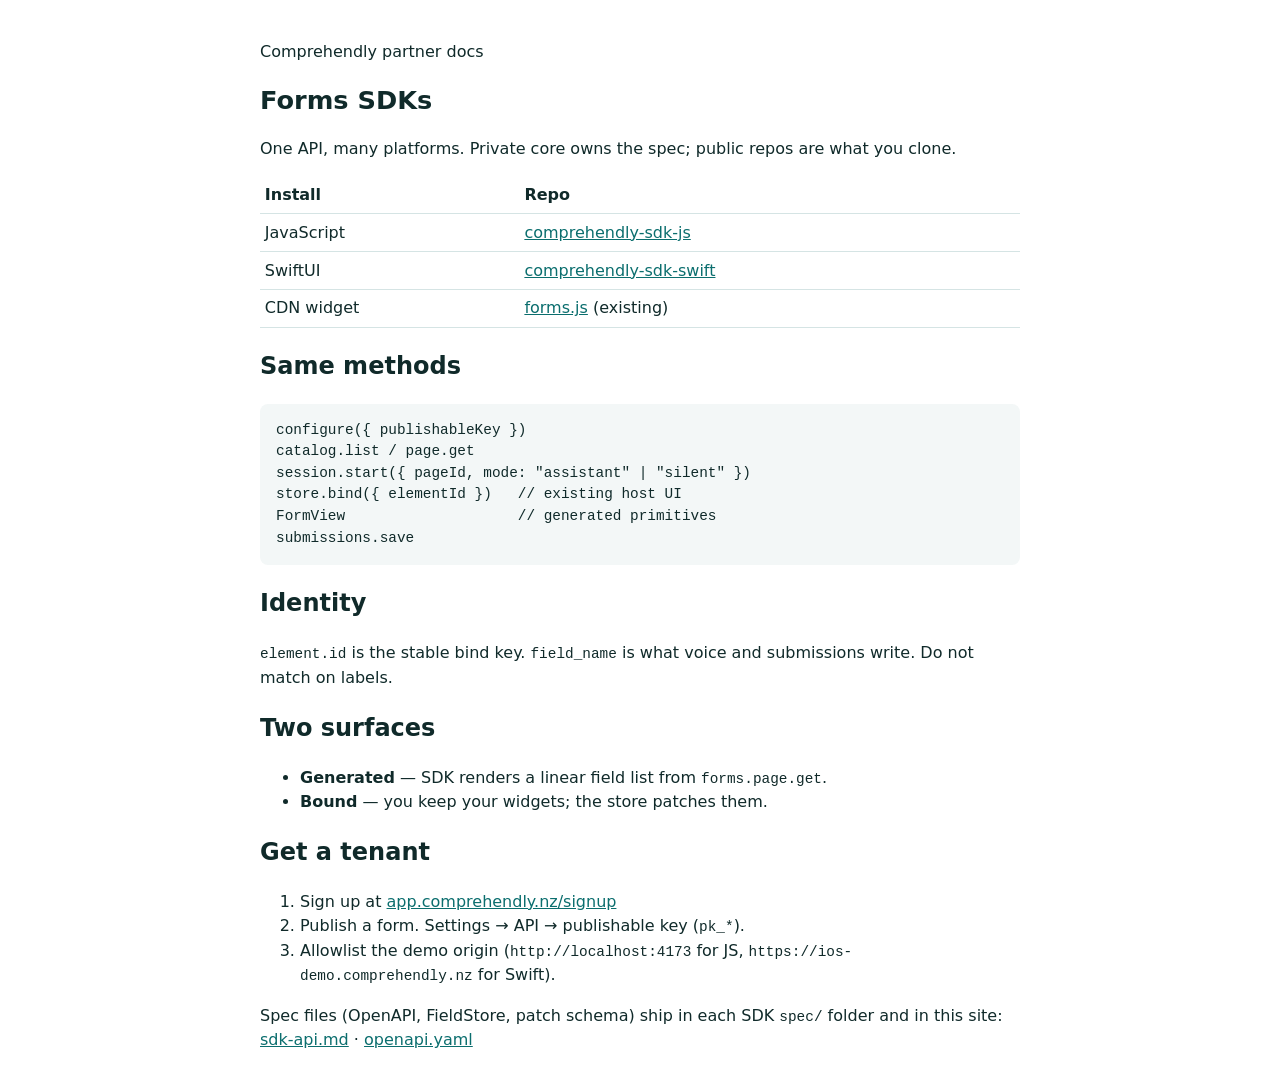
==== index.html @ ce9f9503 "Initial public Comprehendly SDK docs site. Co-authored-by: Cursor <cursoragent@cursor.com>" ====
<!doctype html>
<html lang="en">
  <head>
    <meta charset="utf-8" />
    <meta name="viewport" content="width=device-width, initial-scale=1" />
    <title>Comprehendly SDKs</title>
    <style>
      :root { font-family: ui-sans-serif, system-ui, sans-serif; color: #102a2a; line-height: 1.5; }
      body { max-width: 760px; margin: 2.5rem auto; padding: 0 1.25rem; }
      a { color: #0b6e6e; }
      code, pre { font-family: ui-monospace, monospace; font-size: 0.9em; }
      pre { background: #f3f7f7; padding: 1rem; overflow: auto; border-radius: 8px; }
      h1 { font-size: 1.6rem; }
      table { border-collapse: collapse; width: 100%; }
      td, th { border-bottom: 1px solid #d5e4e4; text-align: left; padding: 0.4rem 0.3rem; }
    </style>
  </head>
  <body>
    <p>Comprehendly partner docs</p>
    <h1>Forms SDKs</h1>
    <p>
      One API, many platforms. Private core owns the spec; public repos are what you clone.
    </p>
    <table>
      <tr><th>Install</th><th>Repo</th></tr>
      <tr><td>JavaScript</td><td><a href="https://github.com/flobo79/comprehendly-sdk-js">comprehendly-sdk-js</a></td></tr>
      <tr><td>SwiftUI</td><td><a href="https://github.com/flobo79/comprehendly-sdk-swift">comprehendly-sdk-swift</a></td></tr>
      <tr><td>CDN widget</td><td><a href="https://sdk.comprehendly.nz/embed/v1/forms.js">forms.js</a> (existing)</td></tr>
    </table>
    <h2>Same methods</h2>
    <pre>configure({ publishableKey })
catalog.list / page.get
session.start({ pageId, mode: "assistant" | "silent" })
store.bind({ elementId })   // existing host UI
FormView                    // generated primitives
submissions.save</pre>
    <h2>Identity</h2>
    <p><code>element.id</code> is the stable bind key. <code>field_name</code> is what voice and submissions write. Do not match on labels.</p>
    <h2>Two surfaces</h2>
    <ul>
      <li><strong>Generated</strong> — SDK renders a linear field list from <code>forms.page.get</code>.</li>
      <li><strong>Bound</strong> — you keep your widgets; the store patches them.</li>
    </ul>
    <h2>Get a tenant</h2>
    <ol>
      <li>Sign up at <a href="https://app.comprehendly.nz/signup">app.comprehendly.nz/signup</a></li>
      <li>Publish a form. Settings → API → publishable key (<code>pk_*</code>).</li>
      <li>Allowlist the demo origin (<code>http://localhost:4173</code> for JS, <code>https://ios-demo.comprehendly.nz</code> for Swift).</li>
    </ol>
    <p>
      Spec files (OpenAPI, FieldStore, patch schema) ship in each SDK <code>spec/</code> folder
      and in this site:
      <a href="./spec/sdk-api.md">sdk-api.md</a> ·
      <a href="./spec/openapi.yaml">openapi.yaml</a>
    </p>
  </body>
</html>
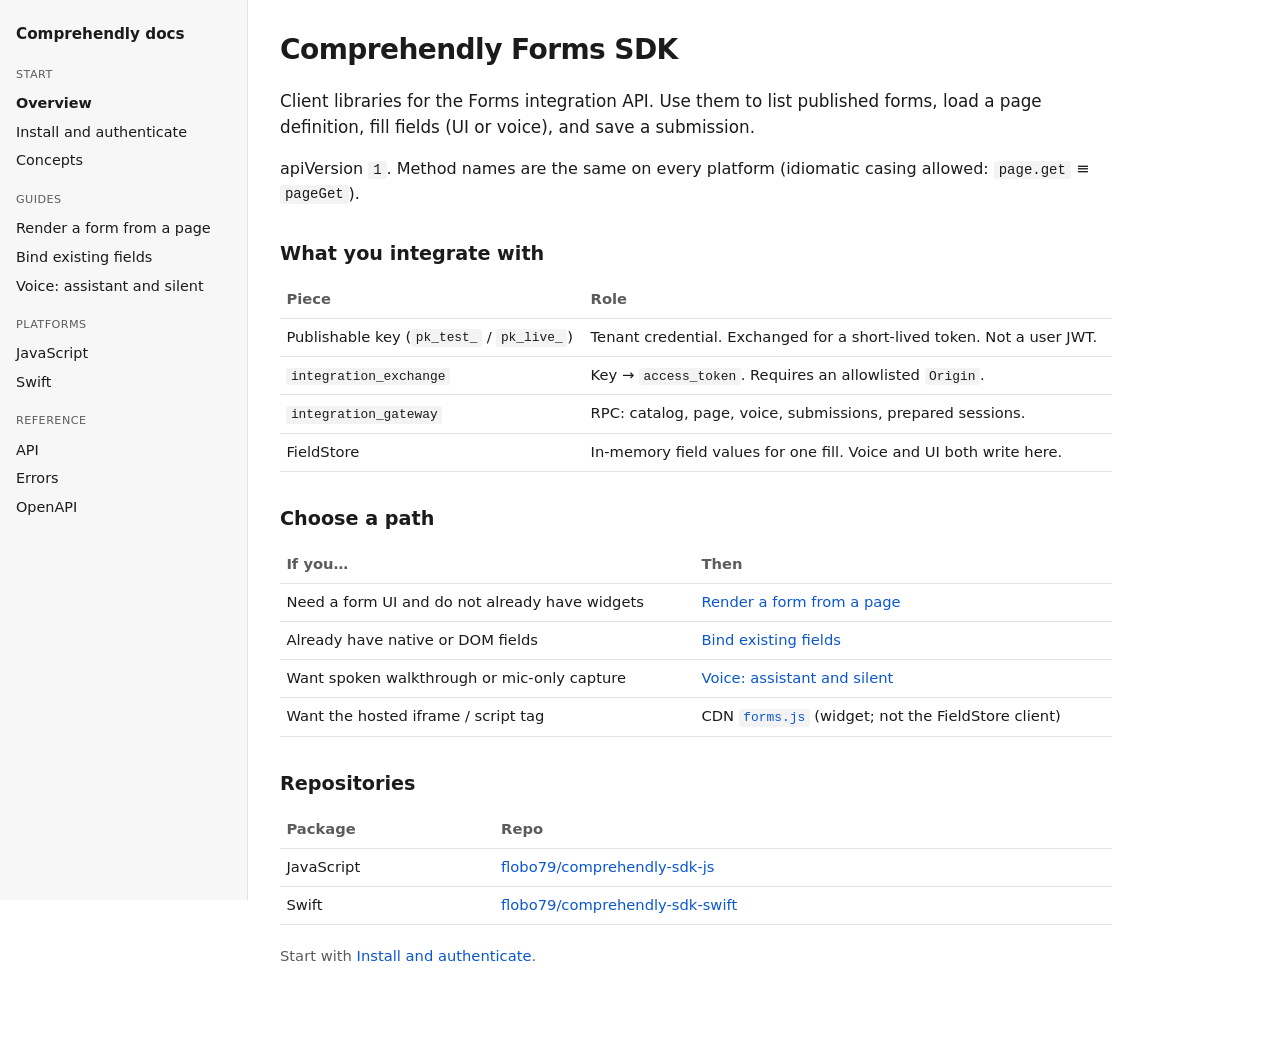
==== commit 2af6a4c7: "Rewrite docs as a developer guide: start, concepts, use cases, reference. Co-authored-by: Cursor <cu" ====
--- a/index.html
+++ b/index.html
@@ -3,55 +3,101 @@
   <head>
     <meta charset="utf-8" />
     <meta name="viewport" content="width=device-width, initial-scale=1" />
-    <title>Comprehendly SDKs</title>
-    <style>
-      :root { font-family: ui-sans-serif, system-ui, sans-serif; color: #102a2a; line-height: 1.5; }
-      body { max-width: 760px; margin: 2.5rem auto; padding: 0 1.25rem; }
-      a { color: #0b6e6e; }
-      code, pre { font-family: ui-monospace, monospace; font-size: 0.9em; }
-      pre { background: #f3f7f7; padding: 1rem; overflow: auto; border-radius: 8px; }
-      h1 { font-size: 1.6rem; }
-      table { border-collapse: collapse; width: 100%; }
-      td, th { border-bottom: 1px solid #d5e4e4; text-align: left; padding: 0.4rem 0.3rem; }
-    </style>
+    <title>Overview — Comprehendly docs</title>
+    <link rel="stylesheet" href="assets/docs.css" />
   </head>
   <body>
-    <p>Comprehendly partner docs</p>
-    <h1>Forms SDKs</h1>
-    <p>
-      One API, many platforms. Private core owns the spec; public repos are what you clone.
-    </p>
-    <table>
-      <tr><th>Install</th><th>Repo</th></tr>
-      <tr><td>JavaScript</td><td><a href="https://github.com/flobo79/comprehendly-sdk-js">comprehendly-sdk-js</a></td></tr>
-      <tr><td>SwiftUI</td><td><a href="https://github.com/flobo79/comprehendly-sdk-swift">comprehendly-sdk-swift</a></td></tr>
-      <tr><td>CDN widget</td><td><a href="https://sdk.comprehendly.nz/embed/v1/forms.js">forms.js</a> (existing)</td></tr>
-    </table>
-    <h2>Same methods</h2>
-    <pre>configure({ publishableKey })
-catalog.list / page.get
-session.start({ pageId, mode: "assistant" | "silent" })
-store.bind({ elementId })   // existing host UI
-FormView                    // generated primitives
-submissions.save</pre>
-    <h2>Identity</h2>
-    <p><code>element.id</code> is the stable bind key. <code>field_name</code> is what voice and submissions write. Do not match on labels.</p>
-    <h2>Two surfaces</h2>
-    <ul>
-      <li><strong>Generated</strong> — SDK renders a linear field list from <code>forms.page.get</code>.</li>
-      <li><strong>Bound</strong> — you keep your widgets; the store patches them.</li>
-    </ul>
-    <h2>Get a tenant</h2>
-    <ol>
-      <li>Sign up at <a href="https://app.comprehendly.nz/signup">app.comprehendly.nz/signup</a></li>
-      <li>Publish a form. Settings → API → publishable key (<code>pk_*</code>).</li>
-      <li>Allowlist the demo origin (<code>http://localhost:4173</code> for JS, <code>https://ios-demo.comprehendly.nz</code> for Swift).</li>
-    </ol>
-    <p>
-      Spec files (OpenAPI, FieldStore, patch schema) ship in each SDK <code>spec/</code> folder
-      and in this site:
-      <a href="./spec/sdk-api.md">sdk-api.md</a> ·
-      <a href="./spec/openapi.yaml">openapi.yaml</a>
-    </p>
+    <div class="wrap">
+      <nav id="nav"></nav>
+      <main>
+        <h1>Comprehendly Forms SDK</h1>
+        <p class="lead">
+          Client libraries for the Forms integration API. Use them to list published
+          forms, load a page definition, fill fields (UI or voice), and save a submission.
+        </p>
+        <p>
+          apiVersion <code>1</code>. Method names are the same on every platform
+          (idiomatic casing allowed: <code>page.get</code> ≡ <code>pageGet</code>).
+        </p>
+
+        <h2>What you integrate with</h2>
+        <table>
+          <thead>
+            <tr>
+              <th>Piece</th>
+              <th>Role</th>
+            </tr>
+          </thead>
+          <tbody>
+            <tr>
+              <td>Publishable key (<code>pk_test_</code> / <code>pk_live_</code>)</td>
+              <td>Tenant credential. Exchanged for a short-lived token. Not a user JWT.</td>
+            </tr>
+            <tr>
+              <td><code>integration_exchange</code></td>
+              <td>Key → <code>access_token</code>. Requires an allowlisted <code>Origin</code>.</td>
+            </tr>
+            <tr>
+              <td><code>integration_gateway</code></td>
+              <td>RPC: catalog, page, voice, submissions, prepared sessions.</td>
+            </tr>
+            <tr>
+              <td>FieldStore</td>
+              <td>In-memory field values for one fill. Voice and UI both write here.</td>
+            </tr>
+          </tbody>
+        </table>
+
+        <h2>Choose a path</h2>
+        <table>
+          <thead>
+            <tr>
+              <th>If you…</th>
+              <th>Then</th>
+            </tr>
+          </thead>
+          <tbody>
+            <tr>
+              <td>Need a form UI and do not already have widgets</td>
+              <td><a href="guides/render-a-form.html">Render a form from a page</a></td>
+            </tr>
+            <tr>
+              <td>Already have native or DOM fields</td>
+              <td><a href="guides/bind-host-fields.html">Bind existing fields</a></td>
+            </tr>
+            <tr>
+              <td>Want spoken walkthrough or mic-only capture</td>
+              <td><a href="guides/voice.html">Voice: assistant and silent</a></td>
+            </tr>
+            <tr>
+              <td>Want the hosted iframe / script tag</td>
+              <td>CDN <a href="https://sdk.comprehendly.nz/embed/v1/forms.js"><code>forms.js</code></a> (widget; not the FieldStore client)</td>
+            </tr>
+          </tbody>
+        </table>
+
+        <h2>Repositories</h2>
+        <table>
+          <thead>
+            <tr>
+              <th>Package</th>
+              <th>Repo</th>
+            </tr>
+          </thead>
+          <tbody>
+            <tr>
+              <td>JavaScript</td>
+              <td><a href="https://github.com/flobo79/comprehendly-sdk-js">flobo79/comprehendly-sdk-js</a></td>
+            </tr>
+            <tr>
+              <td>Swift</td>
+              <td><a href="https://github.com/flobo79/comprehendly-sdk-swift">flobo79/comprehendly-sdk-swift</a></td>
+            </tr>
+          </tbody>
+        </table>
+        <p class="muted">Start with <a href="start.html">Install and authenticate</a>.</p>
+      </main>
+    </div>
+    <script src="assets/nav.js"></script>
   </body>
 </html>
--- a/assets/docs.css
+++ b/assets/docs.css
@@ -0,0 +1,52 @@
+:root {
+  --text: #1b1b1b;
+  --muted: #5c5c5c;
+  --border: #e2e2e2;
+  --bg: #fff;
+  --aside: #f7f7f7;
+  --code: #f3f3f3;
+  --link: #0b57d0;
+  --max: 52rem;
+}
+* { box-sizing: border-box; }
+html, body { margin: 0; }
+body {
+  font: 16px/1.55 ui-sans-serif, system-ui, -apple-system, sans-serif;
+  color: var(--text);
+  background: var(--bg);
+}
+a { color: var(--link); text-decoration: none; }
+a:hover { text-decoration: underline; }
+code, pre { font-family: ui-monospace, SFMono-Regular, Menlo, monospace; font-size: 0.875em; }
+code { background: var(--code); padding: 0.1em 0.35em; border-radius: 3px; }
+pre { background: var(--code); padding: 0.9rem 1rem; overflow: auto; border-radius: 6px; }
+pre code { background: none; padding: 0; }
+.wrap { display: grid; grid-template-columns: 15.5rem 1fr; min-height: 100vh; }
+nav {
+  background: var(--aside);
+  border-right: 1px solid var(--border);
+  padding: 1.25rem 1rem 2rem;
+  position: sticky;
+  top: 0;
+  height: 100vh;
+  overflow: auto;
+}
+nav .brand { font-weight: 650; font-size: 0.95rem; margin: 0 0 1rem; color: var(--text); text-decoration: none; }
+nav p.label { margin: 1rem 0 0.35rem; font-size: 0.7rem; letter-spacing: 0.04em; text-transform: uppercase; color: var(--muted); }
+nav a { display: block; padding: 0.2rem 0; color: var(--text); font-size: 0.9rem; }
+nav a.active { font-weight: 600; }
+main { padding: 1.75rem 2rem 4rem; max-width: calc(var(--max) + 4rem); }
+h1 { font-size: 1.75rem; font-weight: 650; letter-spacing: -0.02em; margin: 0 0 0.75rem; }
+h2 { font-size: 1.2rem; margin: 2rem 0 0.6rem; }
+h3 { font-size: 1.02rem; margin: 1.4rem 0 0.4rem; }
+p, li { color: var(--text); }
+.lead { font-size: 1.05rem; }
+.muted, .note { color: var(--muted); font-size: 0.92rem; }
+table { border-collapse: collapse; width: 100%; font-size: 0.92rem; margin: 0.75rem 0 1.25rem; }
+th, td { border-bottom: 1px solid var(--border); text-align: left; padding: 0.45rem 0.4rem; vertical-align: top; }
+th { color: var(--muted); font-weight: 600; }
+.note { border-left: 3px solid var(--border); padding: 0.35rem 0.75rem; margin: 1rem 0; }
+@media (max-width: 800px) {
+  .wrap { grid-template-columns: 1fr; }
+  nav { position: relative; height: auto; border-right: 0; border-bottom: 1px solid var(--border); }
+}
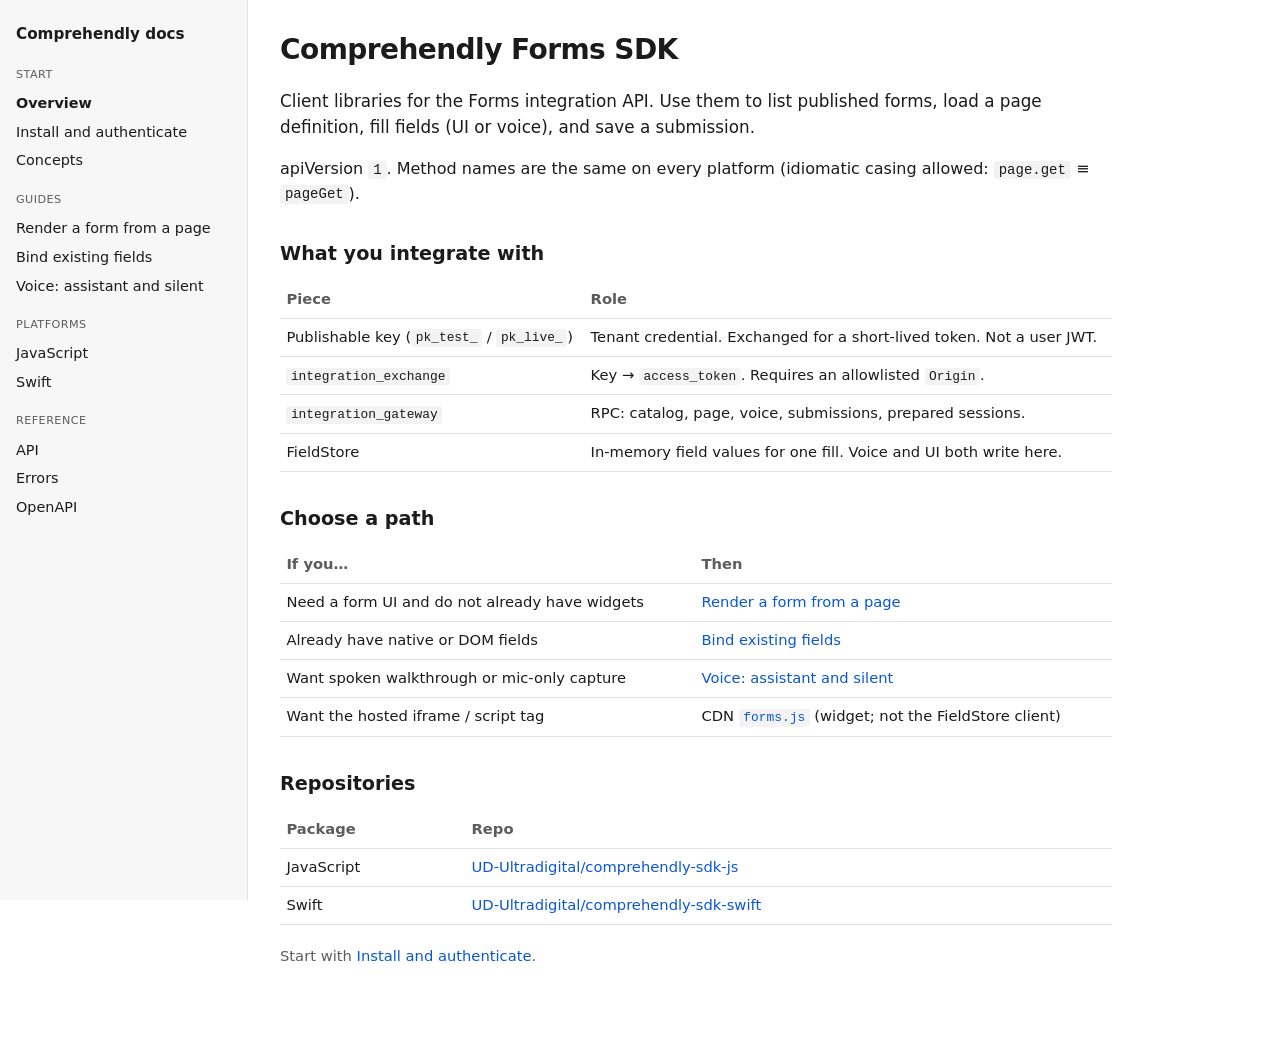
==== commit c6216be3: "Point clone URLs at UD-Ultradigital after the org transfer. Co-authored-by: Cursor <cursoragent@curs" ====
--- a/index.html
+++ b/index.html
@@ -87,11 +87,11 @@
           <tbody>
             <tr>
               <td>JavaScript</td>
-              <td><a href="https://github.com/flobo79/comprehendly-sdk-js">flobo79/comprehendly-sdk-js</a></td>
+              <td><a href="https://github.com/UD-Ultradigital/comprehendly-sdk-js">UD-Ultradigital/comprehendly-sdk-js</a></td>
             </tr>
             <tr>
               <td>Swift</td>
-              <td><a href="https://github.com/flobo79/comprehendly-sdk-swift">flobo79/comprehendly-sdk-swift</a></td>
+              <td><a href="https://github.com/UD-Ultradigital/comprehendly-sdk-swift">UD-Ultradigital/comprehendly-sdk-swift</a></td>
             </tr>
           </tbody>
         </table>
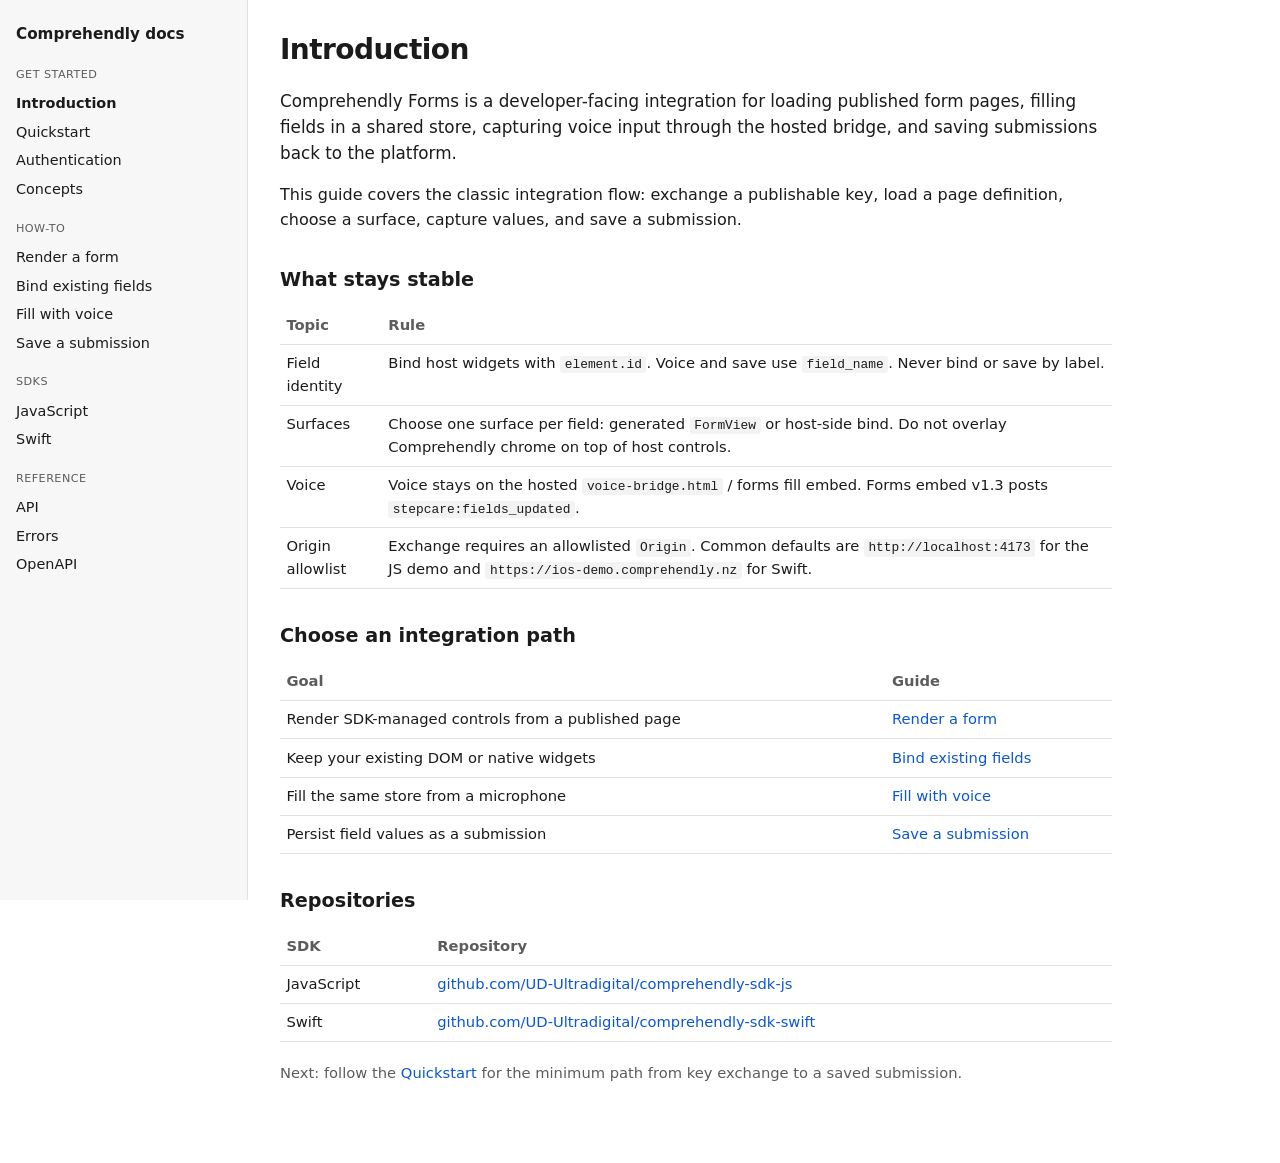
==== commit 2d8b698f: "Restructure docs into developer guide Co-authored-by: flobo79 <130667+flobo79@users.noreply.github.c" ====
--- a/index.html
+++ b/index.html
@@ -3,75 +3,76 @@
   <head>
     <meta charset="utf-8" />
     <meta name="viewport" content="width=device-width, initial-scale=1" />
-    <title>Overview — Comprehendly docs</title>
+    <title>Introduction — Comprehendly docs</title>
     <link rel="stylesheet" href="assets/docs.css" />
   </head>
   <body>
     <div class="wrap">
       <nav id="nav"></nav>
       <main>
-        <h1>Comprehendly Forms SDK</h1>
+        <h1>Introduction</h1>
         <p class="lead">
-          Client libraries for the Forms integration API. Use them to list published
-          forms, load a page definition, fill fields (UI or voice), and save a submission.
+          Comprehendly Forms is a developer-facing integration for loading published form pages,
+          filling fields in a shared store, capturing voice input through the hosted bridge,
+          and saving submissions back to the platform.
         </p>
         <p>
-          apiVersion <code>1</code>. Method names are the same on every platform
-          (idiomatic casing allowed: <code>page.get</code> ≡ <code>pageGet</code>).
+          This guide covers the classic integration flow: exchange a publishable key,
+          load a page definition, choose a surface, capture values, and save a submission.
         </p>
 
-        <h2>What you integrate with</h2>
+        <h2>What stays stable</h2>
         <table>
           <thead>
             <tr>
-              <th>Piece</th>
-              <th>Role</th>
+              <th>Topic</th>
+              <th>Rule</th>
             </tr>
           </thead>
           <tbody>
             <tr>
-              <td>Publishable key (<code>pk_test_</code> / <code>pk_live_</code>)</td>
-              <td>Tenant credential. Exchanged for a short-lived token. Not a user JWT.</td>
+              <td>Field identity</td>
+              <td>Bind host widgets with <code>element.id</code>. Voice and save use <code>field_name</code>. Never bind or save by label.</td>
             </tr>
             <tr>
-              <td><code>integration_exchange</code></td>
-              <td>Key → <code>access_token</code>. Requires an allowlisted <code>Origin</code>.</td>
+              <td>Surfaces</td>
+              <td>Choose one surface per field: generated <code>FormView</code> or host-side bind. Do not overlay Comprehendly chrome on top of host controls.</td>
             </tr>
             <tr>
-              <td><code>integration_gateway</code></td>
-              <td>RPC: catalog, page, voice, submissions, prepared sessions.</td>
+              <td>Voice</td>
+              <td>Voice stays on the hosted <code>voice-bridge.html</code> / forms fill embed. Forms embed v1.3 posts <code>stepcare:fields_updated</code>.</td>
             </tr>
             <tr>
-              <td>FieldStore</td>
-              <td>In-memory field values for one fill. Voice and UI both write here.</td>
+              <td>Origin allowlist</td>
+              <td>Exchange requires an allowlisted <code>Origin</code>. Common defaults are <code>http://localhost:4173</code> for the JS demo and <code>https://ios-demo.comprehendly.nz</code> for Swift.</td>
             </tr>
           </tbody>
         </table>
 
-        <h2>Choose a path</h2>
+        <h2>Choose an integration path</h2>
         <table>
           <thead>
             <tr>
-              <th>If you…</th>
-              <th>Then</th>
+              <th>Goal</th>
+              <th>Guide</th>
             </tr>
           </thead>
           <tbody>
             <tr>
-              <td>Need a form UI and do not already have widgets</td>
-              <td><a href="guides/render-a-form.html">Render a form from a page</a></td>
+              <td>Render SDK-managed controls from a published page</td>
+              <td><a href="guides/render-a-form.html">Render a form</a></td>
             </tr>
             <tr>
-              <td>Already have native or DOM fields</td>
+              <td>Keep your existing DOM or native widgets</td>
               <td><a href="guides/bind-host-fields.html">Bind existing fields</a></td>
             </tr>
             <tr>
-              <td>Want spoken walkthrough or mic-only capture</td>
-              <td><a href="guides/voice.html">Voice: assistant and silent</a></td>
+              <td>Fill the same store from a microphone</td>
+              <td><a href="guides/voice.html">Fill with voice</a></td>
             </tr>
             <tr>
-              <td>Want the hosted iframe / script tag</td>
-              <td>CDN <a href="https://sdk.comprehendly.nz/embed/v1/forms.js"><code>forms.js</code></a> (widget; not the FieldStore client)</td>
+              <td>Persist field values as a submission</td>
+              <td><a href="guides/save-a-submission.html">Save a submission</a></td>
             </tr>
           </tbody>
         </table>
@@ -80,22 +81,23 @@
         <table>
           <thead>
             <tr>
-              <th>Package</th>
-              <th>Repo</th>
+              <th>SDK</th>
+              <th>Repository</th>
             </tr>
           </thead>
           <tbody>
             <tr>
               <td>JavaScript</td>
-              <td><a href="https://github.com/UD-Ultradigital/comprehendly-sdk-js">UD-Ultradigital/comprehendly-sdk-js</a></td>
+              <td><a href="https://github.com/UD-Ultradigital/comprehendly-sdk-js">github.com/UD-Ultradigital/comprehendly-sdk-js</a></td>
             </tr>
             <tr>
               <td>Swift</td>
-              <td><a href="https://github.com/UD-Ultradigital/comprehendly-sdk-swift">UD-Ultradigital/comprehendly-sdk-swift</a></td>
+              <td><a href="https://github.com/UD-Ultradigital/comprehendly-sdk-swift">github.com/UD-Ultradigital/comprehendly-sdk-swift</a></td>
             </tr>
           </tbody>
         </table>
-        <p class="muted">Start with <a href="start.html">Install and authenticate</a>.</p>
+
+        <p class="muted">Next: follow the <a href="start.html">Quickstart</a> for the minimum path from key exchange to a saved submission.</p>
       </main>
     </div>
     <script src="assets/nav.js"></script>
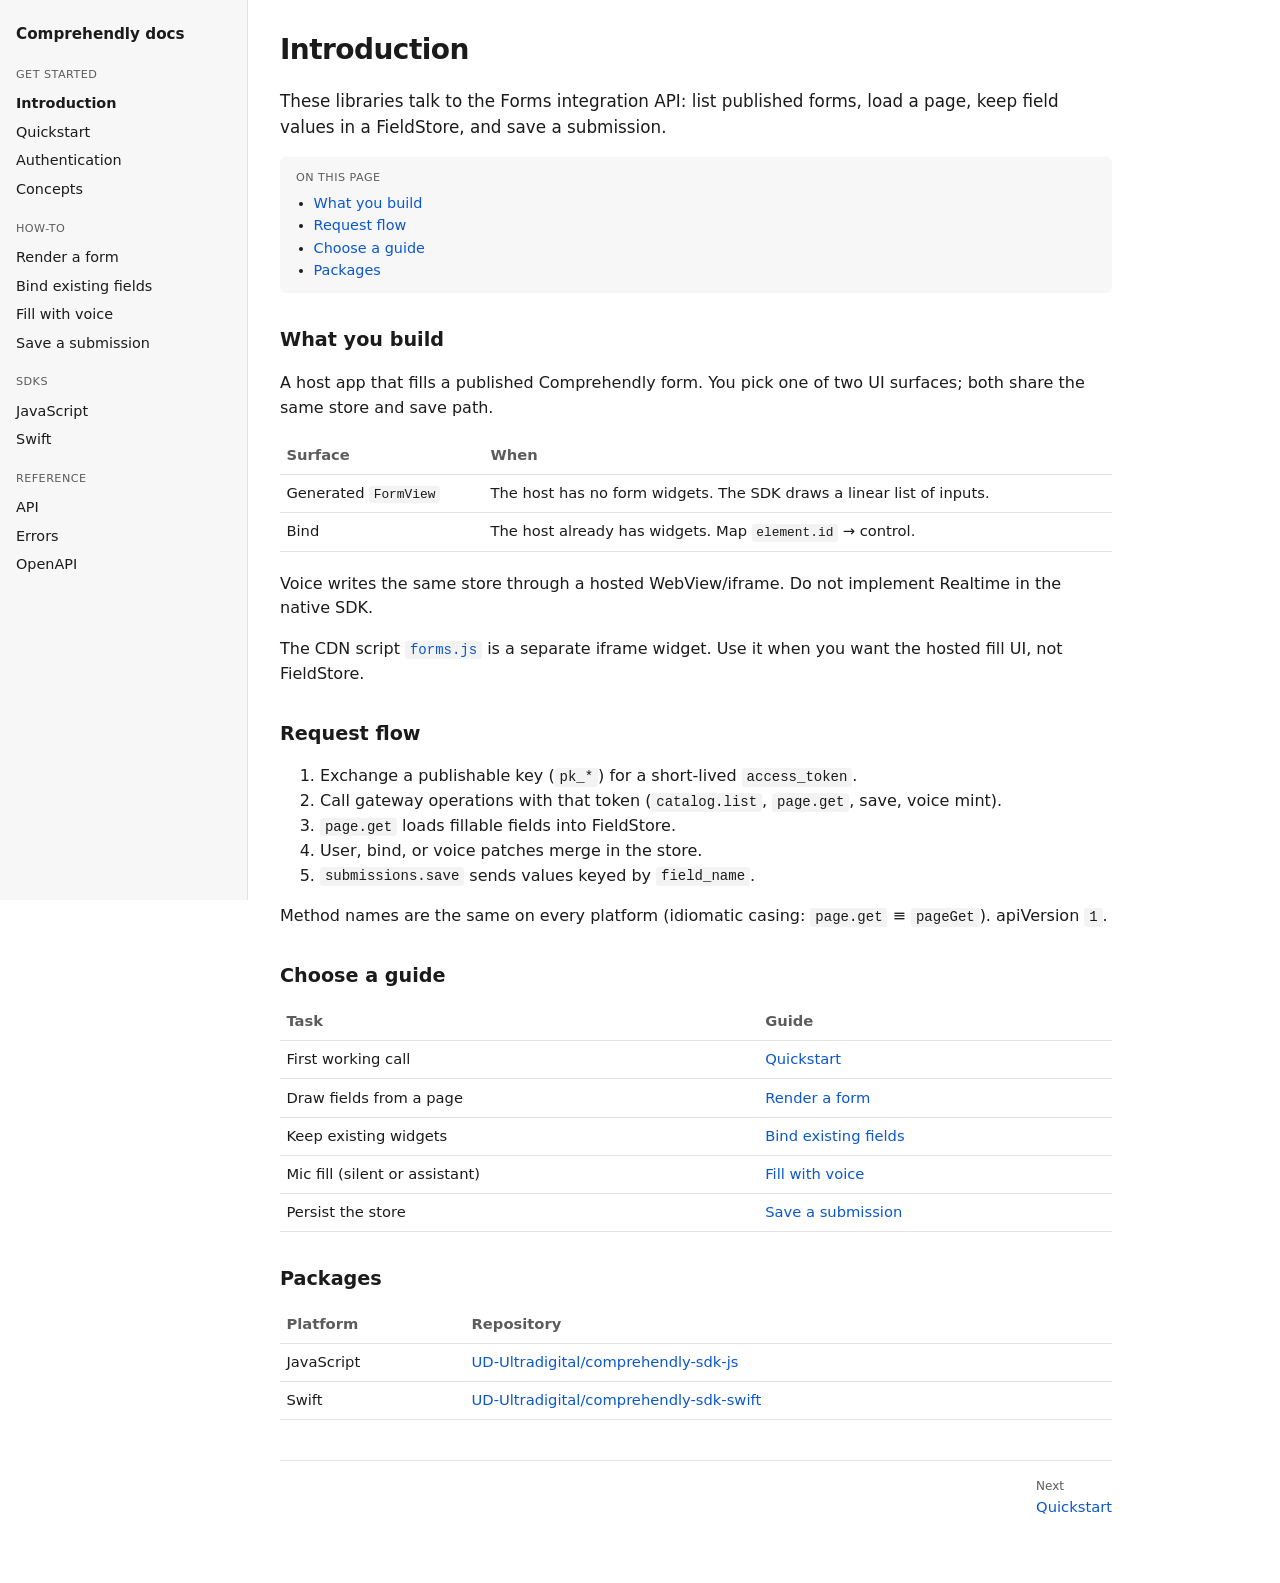
==== commit e2583357: "Publish a developer guide, not a pitch. Classic IA: introduction, quickstart, authentication, concep" ====
--- a/index.html
+++ b/index.html
@@ -12,92 +12,122 @@
       <main>
         <h1>Introduction</h1>
         <p class="lead">
-          Comprehendly Forms is a developer-facing integration for loading published form pages,
-          filling fields in a shared store, capturing voice input through the hosted bridge,
-          and saving submissions back to the platform.
-        </p>
-        <p>
-          This guide covers the classic integration flow: exchange a publishable key,
-          load a page definition, choose a surface, capture values, and save a submission.
+          These libraries talk to the Forms integration API: list published forms,
+          load a page, keep field values in a FieldStore, and save a submission.
         </p>
 
-        <h2>What stays stable</h2>
+        <div class="toc">
+          <p>On this page</p>
+          <ul>
+            <li><a href="#what-you-build">What you build</a></li>
+            <li><a href="#request-flow">Request flow</a></li>
+            <li><a href="#choose-a-guide">Choose a guide</a></li>
+            <li><a href="#packages">Packages</a></li>
+          </ul>
+        </div>
+
+        <h2 id="what-you-build">What you build</h2>
+        <p>
+          A host app that fills a published Comprehendly form. You pick one of two
+          UI surfaces; both share the same store and save path.
+        </p>
         <table>
           <thead>
             <tr>
-              <th>Topic</th>
-              <th>Rule</th>
+              <th>Surface</th>
+              <th>When</th>
             </tr>
           </thead>
           <tbody>
             <tr>
-              <td>Field identity</td>
-              <td>Bind host widgets with <code>element.id</code>. Voice and save use <code>field_name</code>. Never bind or save by label.</td>
+              <td>Generated <code>FormView</code></td>
+              <td>The host has no form widgets. The SDK draws a linear list of inputs.</td>
             </tr>
             <tr>
-              <td>Surfaces</td>
-              <td>Choose one surface per field: generated <code>FormView</code> or host-side bind. Do not overlay Comprehendly chrome on top of host controls.</td>
-            </tr>
-            <tr>
-              <td>Voice</td>
-              <td>Voice stays on the hosted <code>voice-bridge.html</code> / forms fill embed. Forms embed v1.3 posts <code>stepcare:fields_updated</code>.</td>
-            </tr>
-            <tr>
-              <td>Origin allowlist</td>
-              <td>Exchange requires an allowlisted <code>Origin</code>. Common defaults are <code>http://localhost:4173</code> for the JS demo and <code>https://ios-demo.comprehendly.nz</code> for Swift.</td>
+              <td>Bind</td>
+              <td>The host already has widgets. Map <code>element.id</code> → control.</td>
             </tr>
           </tbody>
         </table>
+        <p>
+          Voice writes the same store through a hosted WebView/iframe. Do not
+          implement Realtime in the native SDK.
+        </p>
+        <p>
+          The CDN script
+          <a href="https://sdk.comprehendly.nz/embed/v1/forms.js"><code>forms.js</code></a>
+          is a separate iframe widget. Use it when you want the hosted fill UI, not FieldStore.
+        </p>
 
-        <h2>Choose an integration path</h2>
+        <h2 id="request-flow">Request flow</h2>
+        <ol>
+          <li>Exchange a publishable key (<code>pk_*</code>) for a short-lived <code>access_token</code>.</li>
+          <li>Call gateway operations with that token (<code>catalog.list</code>, <code>page.get</code>, save, voice mint).</li>
+          <li><code>page.get</code> loads fillable fields into FieldStore.</li>
+          <li>User, bind, or voice patches merge in the store.</li>
+          <li><code>submissions.save</code> sends values keyed by <code>field_name</code>.</li>
+        </ol>
+        <p>
+          Method names are the same on every platform (idiomatic casing:
+          <code>page.get</code> ≡ <code>pageGet</code>). apiVersion <code>1</code>.
+        </p>
+
+        <h2 id="choose-a-guide">Choose a guide</h2>
         <table>
           <thead>
             <tr>
-              <th>Goal</th>
+              <th>Task</th>
               <th>Guide</th>
             </tr>
           </thead>
           <tbody>
             <tr>
-              <td>Render SDK-managed controls from a published page</td>
+              <td>First working call</td>
+              <td><a href="quickstart.html">Quickstart</a></td>
+            </tr>
+            <tr>
+              <td>Draw fields from a page</td>
               <td><a href="guides/render-a-form.html">Render a form</a></td>
             </tr>
             <tr>
-              <td>Keep your existing DOM or native widgets</td>
+              <td>Keep existing widgets</td>
               <td><a href="guides/bind-host-fields.html">Bind existing fields</a></td>
             </tr>
             <tr>
-              <td>Fill the same store from a microphone</td>
+              <td>Mic fill (silent or assistant)</td>
               <td><a href="guides/voice.html">Fill with voice</a></td>
             </tr>
             <tr>
-              <td>Persist field values as a submission</td>
+              <td>Persist the store</td>
               <td><a href="guides/save-a-submission.html">Save a submission</a></td>
             </tr>
           </tbody>
         </table>
 
-        <h2>Repositories</h2>
+        <h2 id="packages">Packages</h2>
         <table>
           <thead>
             <tr>
-              <th>SDK</th>
+              <th>Platform</th>
               <th>Repository</th>
             </tr>
           </thead>
           <tbody>
             <tr>
               <td>JavaScript</td>
-              <td><a href="https://github.com/UD-Ultradigital/comprehendly-sdk-js">github.com/UD-Ultradigital/comprehendly-sdk-js</a></td>
+              <td><a href="https://github.com/UD-Ultradigital/comprehendly-sdk-js">UD-Ultradigital/comprehendly-sdk-js</a></td>
             </tr>
             <tr>
               <td>Swift</td>
-              <td><a href="https://github.com/UD-Ultradigital/comprehendly-sdk-swift">github.com/UD-Ultradigital/comprehendly-sdk-swift</a></td>
+              <td><a href="https://github.com/UD-Ultradigital/comprehendly-sdk-swift">UD-Ultradigital/comprehendly-sdk-swift</a></td>
             </tr>
           </tbody>
         </table>
 
-        <p class="muted">Next: follow the <a href="start.html">Quickstart</a> for the minimum path from key exchange to a saved submission.</p>
+        <div class="pager">
+          <span></span>
+          <a href="quickstart.html"><span>Next</span>Quickstart</a>
+        </div>
       </main>
     </div>
     <script src="assets/nav.js"></script>
--- a/assets/docs.css
+++ b/assets/docs.css
@@ -46,6 +46,11 @@
 th, td { border-bottom: 1px solid var(--border); text-align: left; padding: 0.45rem 0.4rem; vertical-align: top; }
 th { color: var(--muted); font-weight: 600; }
 .note { border-left: 3px solid var(--border); padding: 0.35rem 0.75rem; margin: 1rem 0; }
+.toc { font-size: 0.9rem; margin: 0 0 1.5rem; padding: 0.75rem 1rem; background: var(--aside); border-radius: 6px; }
+.toc p { margin: 0 0 0.35rem; font-size: 0.7rem; letter-spacing: 0.04em; text-transform: uppercase; color: var(--muted); }
+.toc ul { margin: 0; padding-left: 1.1rem; }
+.pager { display: flex; justify-content: space-between; gap: 1rem; margin: 2.5rem 0 0; padding-top: 1rem; border-top: 1px solid var(--border); font-size: 0.92rem; }
+.pager span { color: var(--muted); display: block; font-size: 0.75rem; }
 @media (max-width: 800px) {
   .wrap { grid-template-columns: 1fr; }
   nav { position: relative; height: auto; border-right: 0; border-bottom: 1px solid var(--border); }
